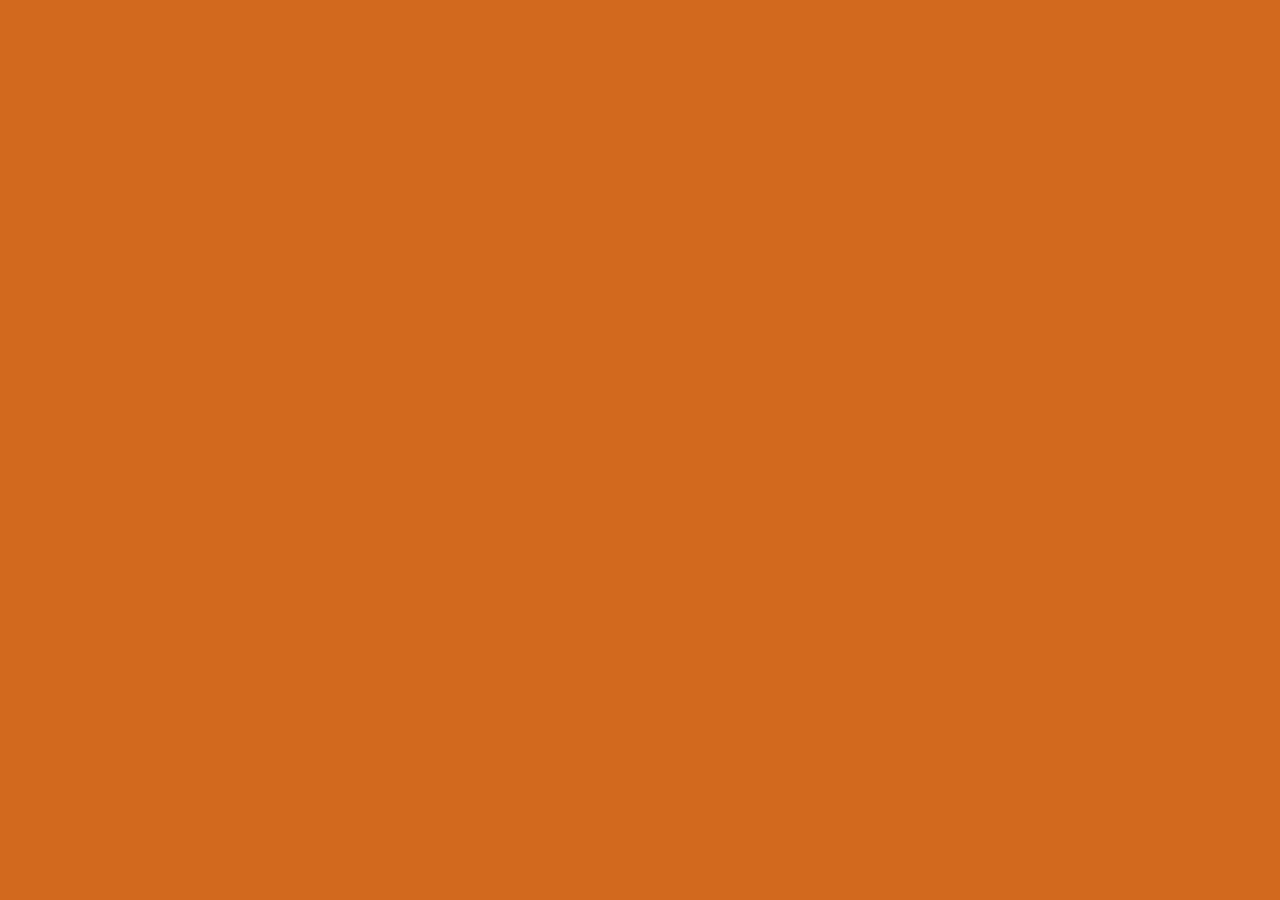
==== index.html @ 20d9ded2 "Initial commit Setting CSS, images, and basic html up." ====
<!DOCTYPE html>
<html>
<head>
    <meta charset="UTF-8">
    <meta name="viewport" content="width=device-width, initial-scale=1.0">
    <title>Ariana Grande</title>
    <link rel="icon" href="./img/ariana-icon-png.webp">
    <link rel="stylesheet" href="./css/style.css"
</head>
<body>
    
</body>
</html>
---- css/style.css ----
body {
    background-color: chocolate;
}
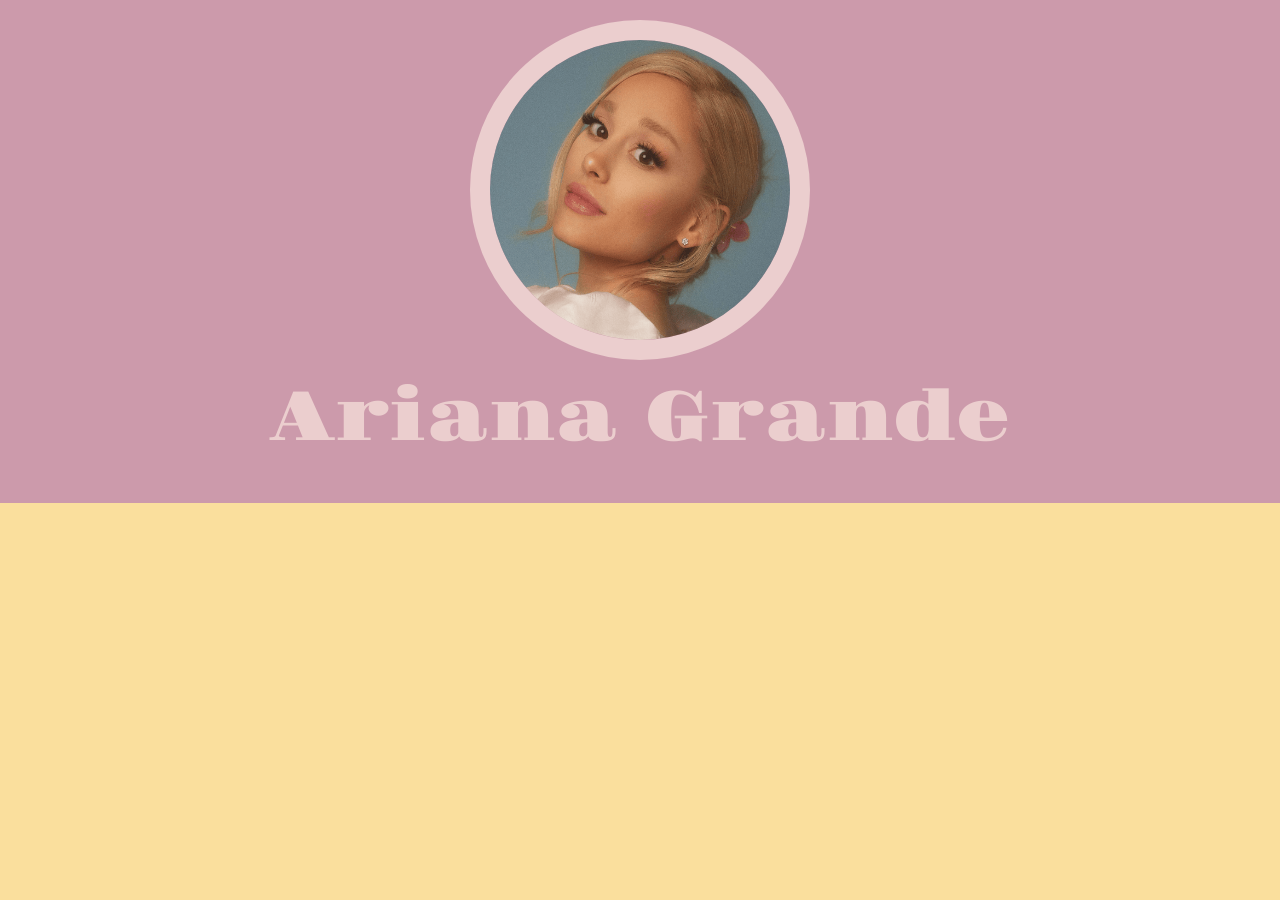
==== commit 659613de: "done the header" ====
--- a/index.html
+++ b/index.html
@@ -8,6 +8,27 @@
     <link rel="stylesheet" href="./css/style.css"
 </head>
 <body>
+
+<!-- Header -->
+ <header>
+    <img src="./img/ariana-grande-header.png" alt="Ariana's Profile Picture"
+    width: 300px;
+    height: 300px;
+    border: 20px solid ##FFFFFF;
+    border-radius: 50%;
+    >
+
+    <h1> Ariana Grande</h1>
+
+ </header>
+<!-- main -->
+ <main>
+
+ </main>
+<!-- footer -->
+ <footer>
+
+ </footer>
     
 </body>
 </html>
--- a/css/style.css
+++ b/css/style.css
@@ -1,3 +1,31 @@
+
+@import url('https://fonts.googleapis.com/css2?family=Gravitas+One&display=swap');
+
+
 body {
-    background-color: chocolate;
+    background-color: rgb(250, 223, 157);
+}
+
+html, body{
+    margin: 0;
+    padding: 0;
+}
+header {
+    text-align: center;
+    background-color: rgb(204, 154, 171);
+    padding: 20px;
+}
+header img{
+    width: 300px;
+    height: 300px;
+    border: 20px solid #ebcece;
+    border-radius: 50%;
+}
+header h1{
+   font-family: "Gravitas One", serif;
+  font-weight: 400;
+  font-style: normal;
+  font-size: 70px;
+  margin: 10px 0 20px 0;
+  color:  #ebcece;
 }
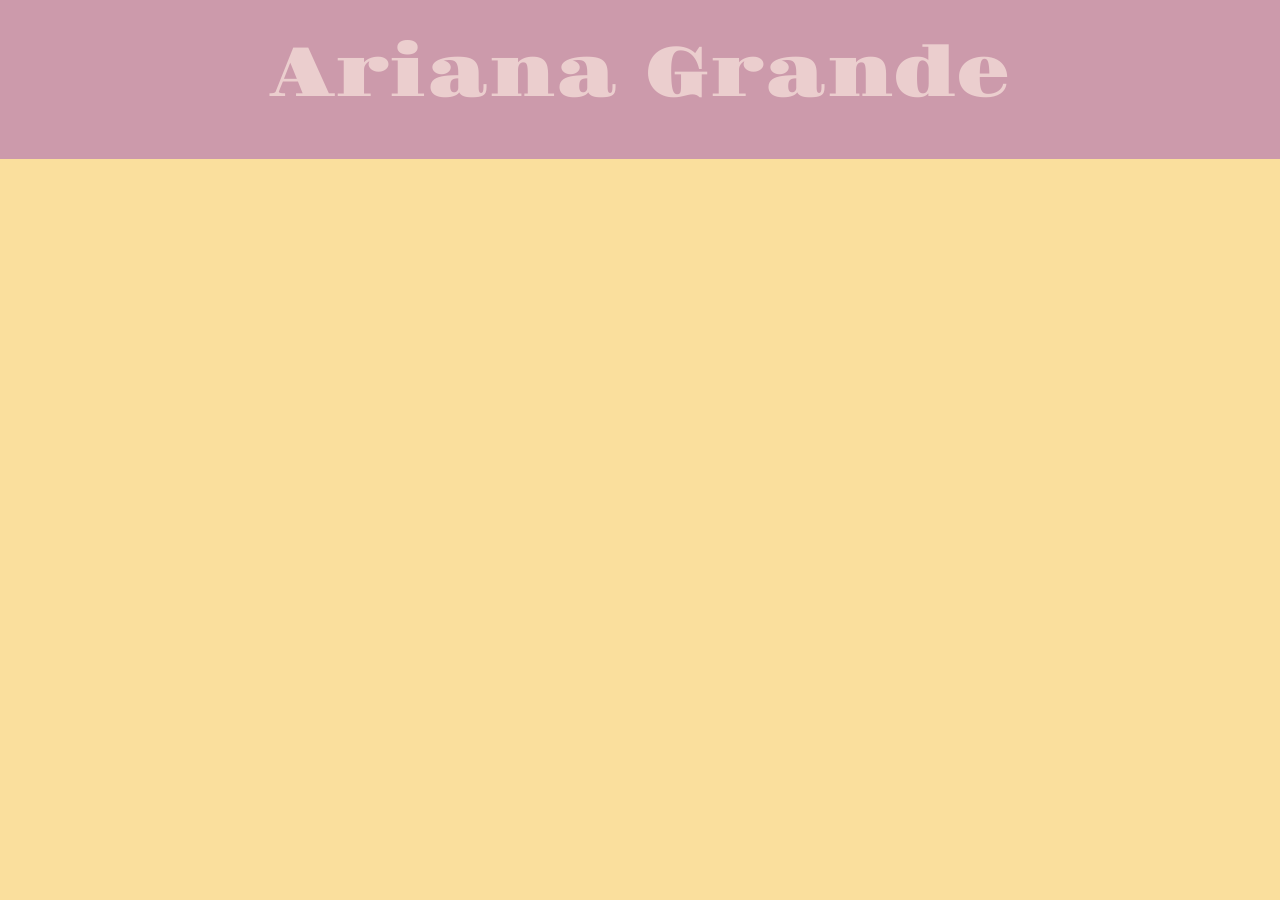
==== commit 765e74a9: "changed pfp from img to div in html" ====
--- a/index.html
+++ b/index.html
@@ -11,13 +11,7 @@
 
 <!-- Header -->
  <header>
-    <img src="./img/ariana-grande-header.png" alt="Ariana's Profile Picture"
-    width: 300px;
-    height: 300px;
-    border: 20px solid ##FFFFFF;
-    border-radius: 50%;
-    >
-
+    <div class="pfp"></div>
     <h1> Ariana Grande</h1>
 
  </header>
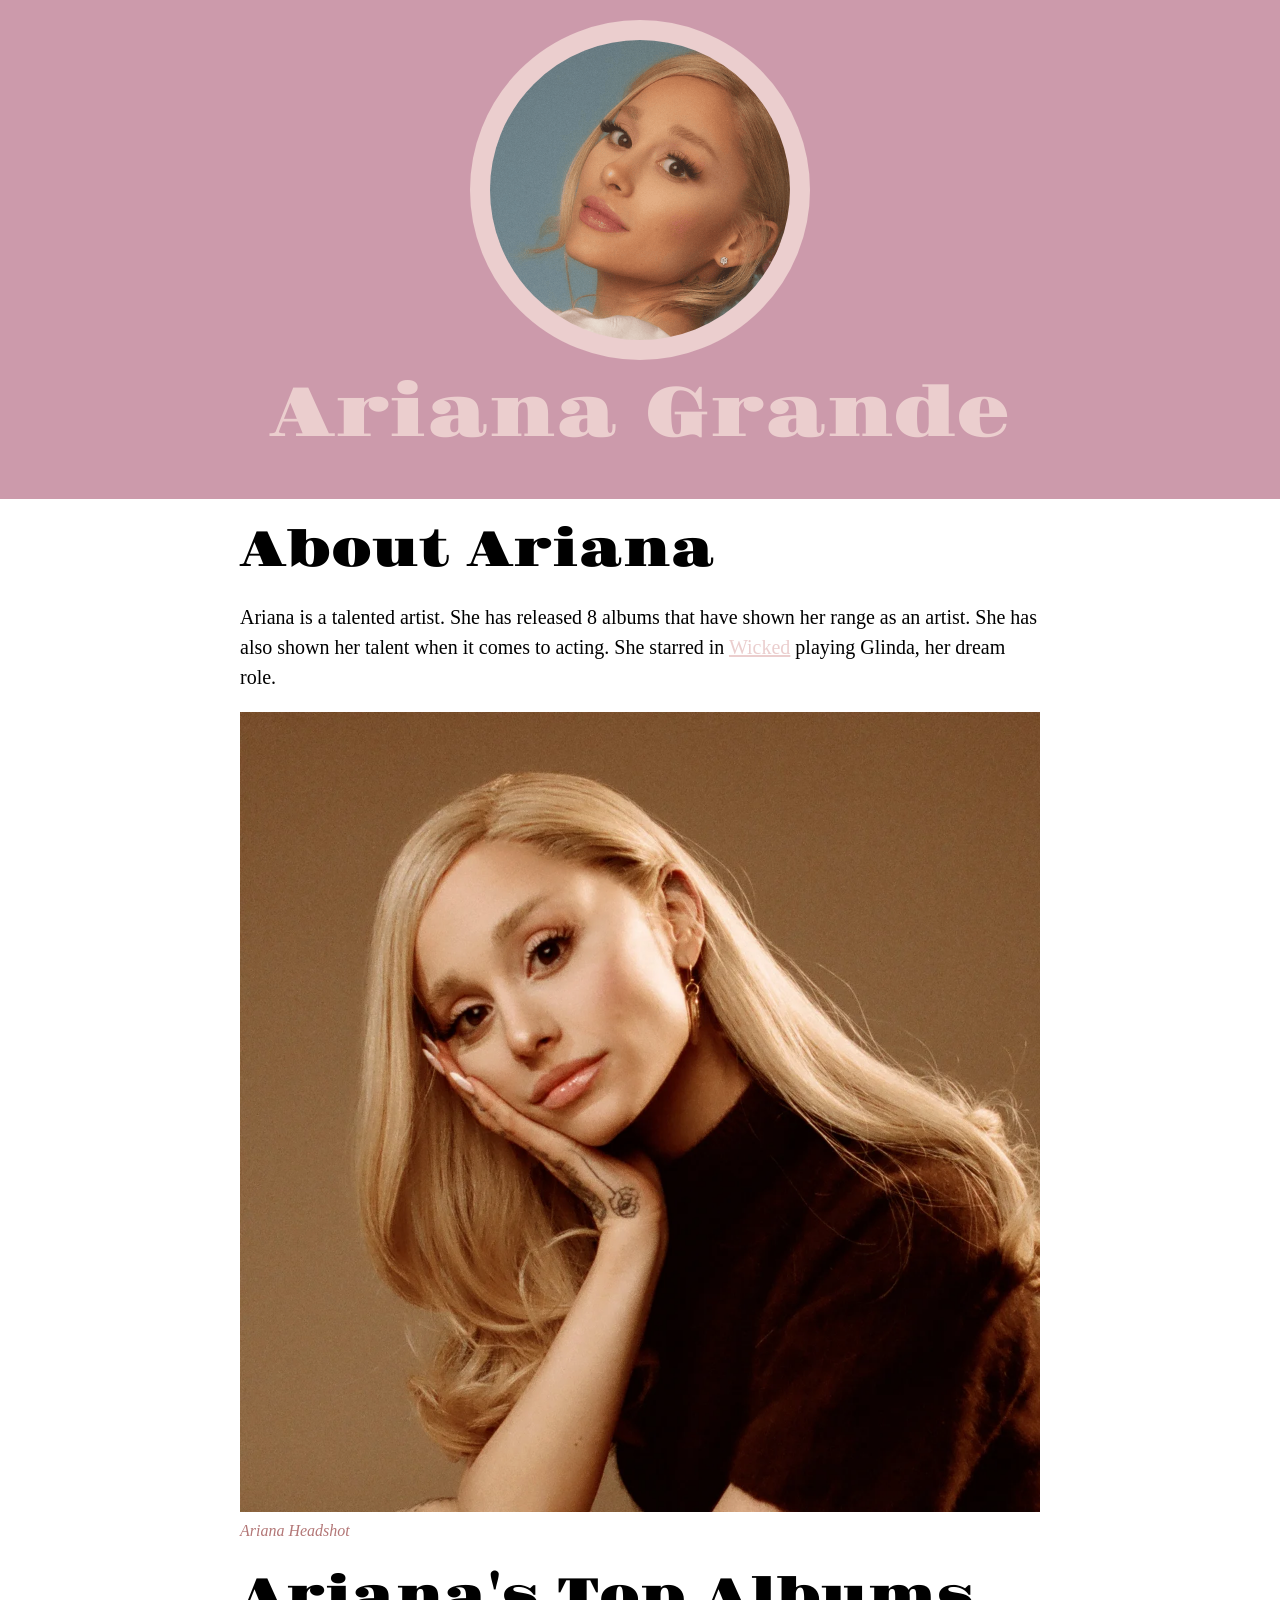
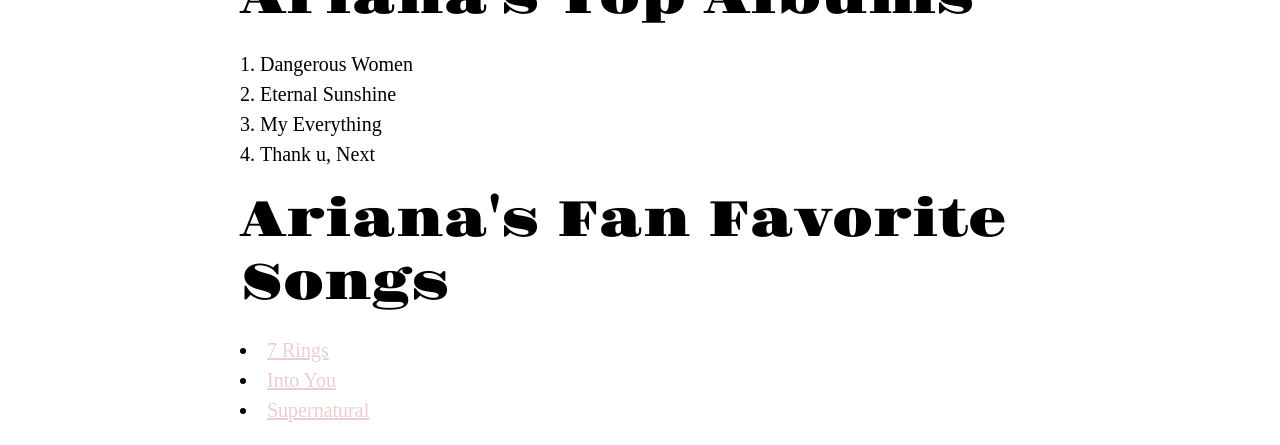
==== commit 50693200: "created the main section" ====
--- a/index.html
+++ b/index.html
@@ -17,6 +17,25 @@
  </header>
 <!-- main -->
  <main>
+    <h2>About Ariana</h2>
+    <p>Ariana is a talented artist. She has released 8 albums that have shown her range as an artist. She has also shown her talent when it comes to acting. She starred in <a href="https://en.wikipedia.org/wiki/Wicked_(2024_film)"target="_blank">Wicked</a> playing Glinda, her dream role.</p>
+    <img src="./img/arianagrandehead.png" alt="About Ariana">
+    <p class="caption">Ariana Headshot</p>
+    <h2>Ariana's Top Albums</h2>
+    <ol> 
+      <li>Dangerous Women</li>
+      <li>Eternal Sunshine</li>
+      <li>My Everything</li>
+      <li>Thank u, Next</li>
+    </ol>
+    <h2>Ariana's Fan Favorite Songs</h2>
+    <ul>
+      <li><a href="https://en.wikipedia.org/wiki/7_Rings" target="_blank"?v=1>7 Rings</a></li>
+      <li><a href="https://en.wikipedia.org/wiki/Into_You_(Ariana_Grande_song)" target="_blank">Into You</a></li>
+      <li><a href="https://en.wikipedia.org/wiki/Supernatural_(Ariana_Grande_song)" >Supernatural </a></li>
+    </ul>
+
+
 
  </main>
 <!-- footer -->
--- a/css/style.css
+++ b/css/style.css
@@ -3,9 +3,34 @@
 
 
 body {
-    background-color: rgb(250, 223, 157);
+    font-family:Cambria, Cochin, Georgia, Times, 'Times New Roman', serif;
+
+}
+p, ul, ol{
+    font-size: 20px;
+    line-height: 30px;
+}
+ul, ol{
+    padding: 0;
+    list-style-position: inside;
+}
+a, a:visited{
+    color: #ebcece;
+}
+a:hover{
+    color:rgb(187, 59, 89);
+}
+a:active{
+    color:#b37777
 }
 
+
+p.caption {
+    font-size: 16px;
+    color: #b37777;
+    font-style: oblique;
+    margin: 0;
+}
 html, body{
     margin: 0;
     padding: 0;
@@ -15,17 +40,36 @@
     background-color: rgb(204, 154, 171);
     padding: 20px;
 }
-header img{
+header .pfp{
     width: 300px;
     height: 300px;
     border: 20px solid #ebcece;
     border-radius: 50%;
+    background-image: url('./../img/ariana-grande-header.png');
+    background-repeat: no-repeat;
+    background-size: 120%;
+    margin: 0 auto;
+
 }
-header h1{
+h1{
    font-family: "Gravitas One", serif;
   font-weight: 400;
   font-style: normal;
   font-size: 70px;
   margin: 10px 0 20px 0;
   color:  #ebcece;
+}
+h2 {
+    font-family: "Gravitas One", serif;
+  font-weight: 400;
+  font-style: normal;
+  font-size: 50px;
+  margin: 20px 0;
+}
+main {
+    width: 800px;
+    margin: 0 auto;
+}
+main img{
+     max-width: 100%;
 }
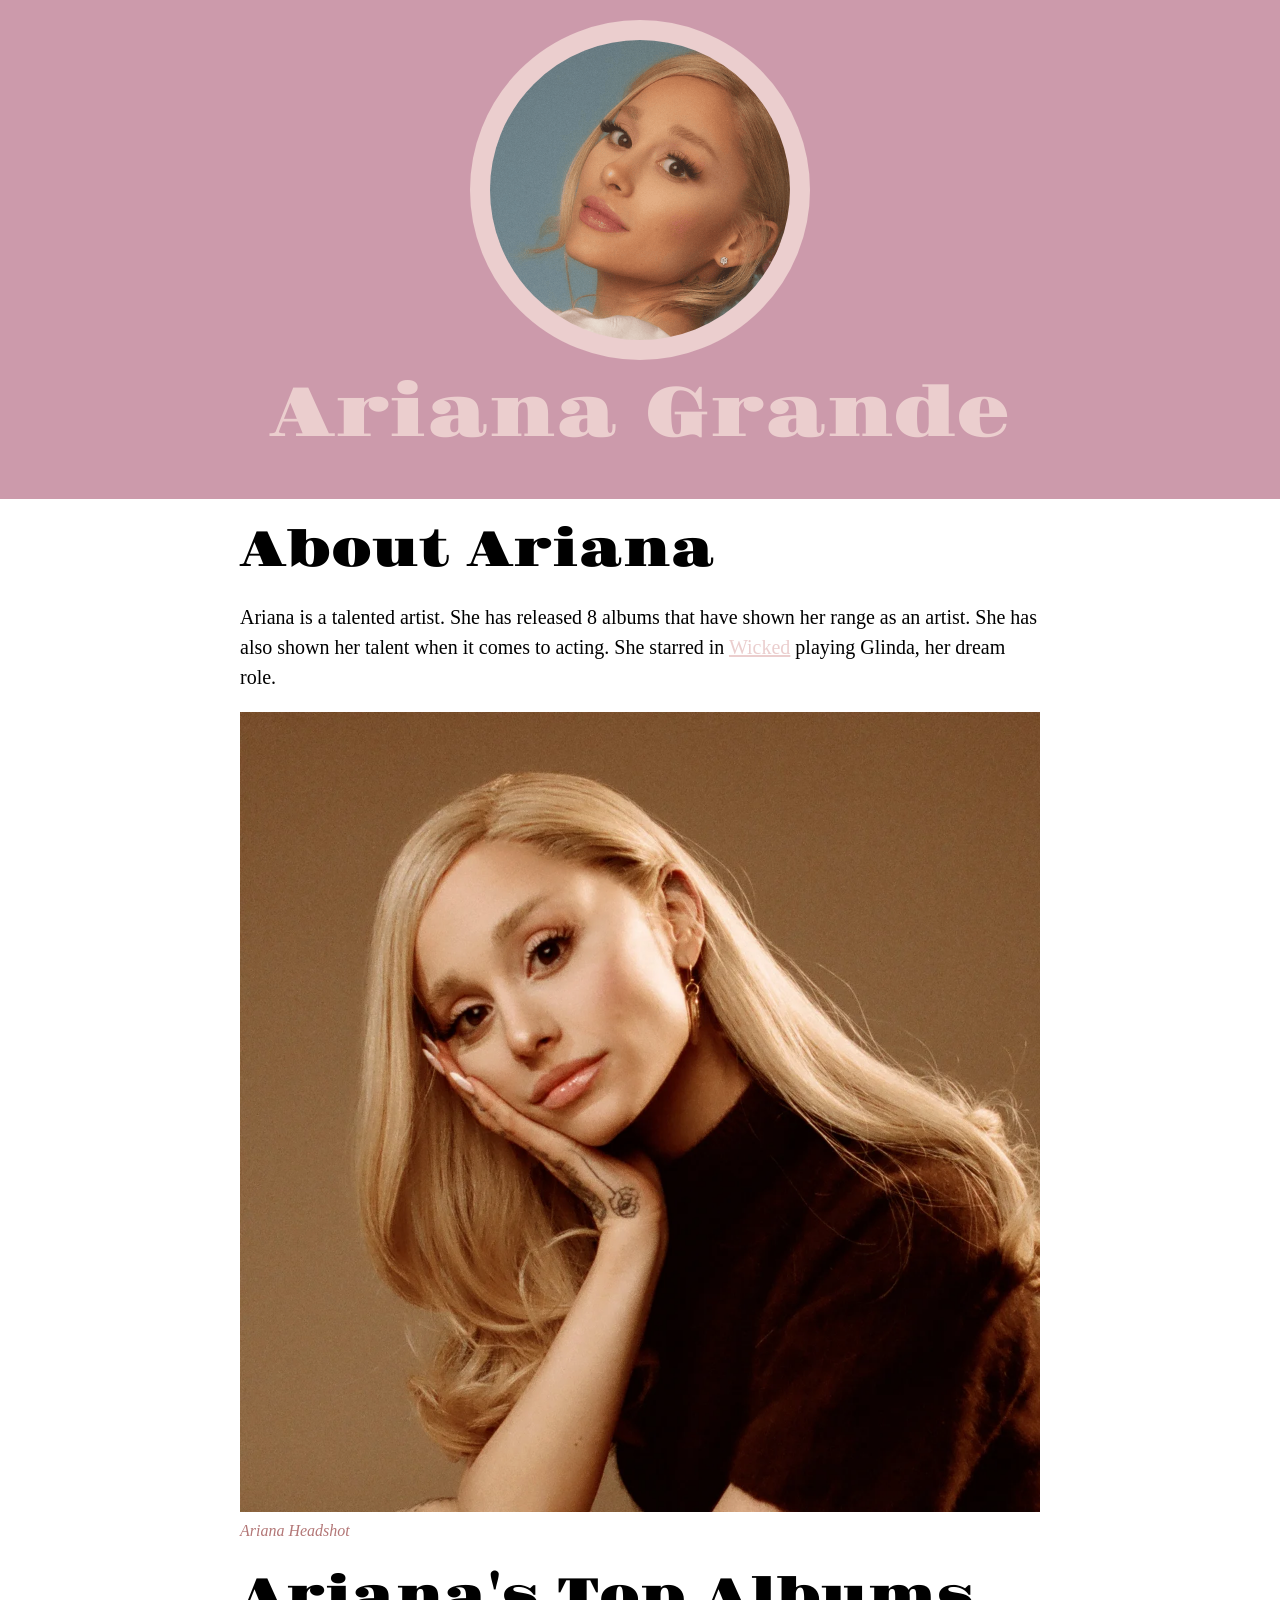
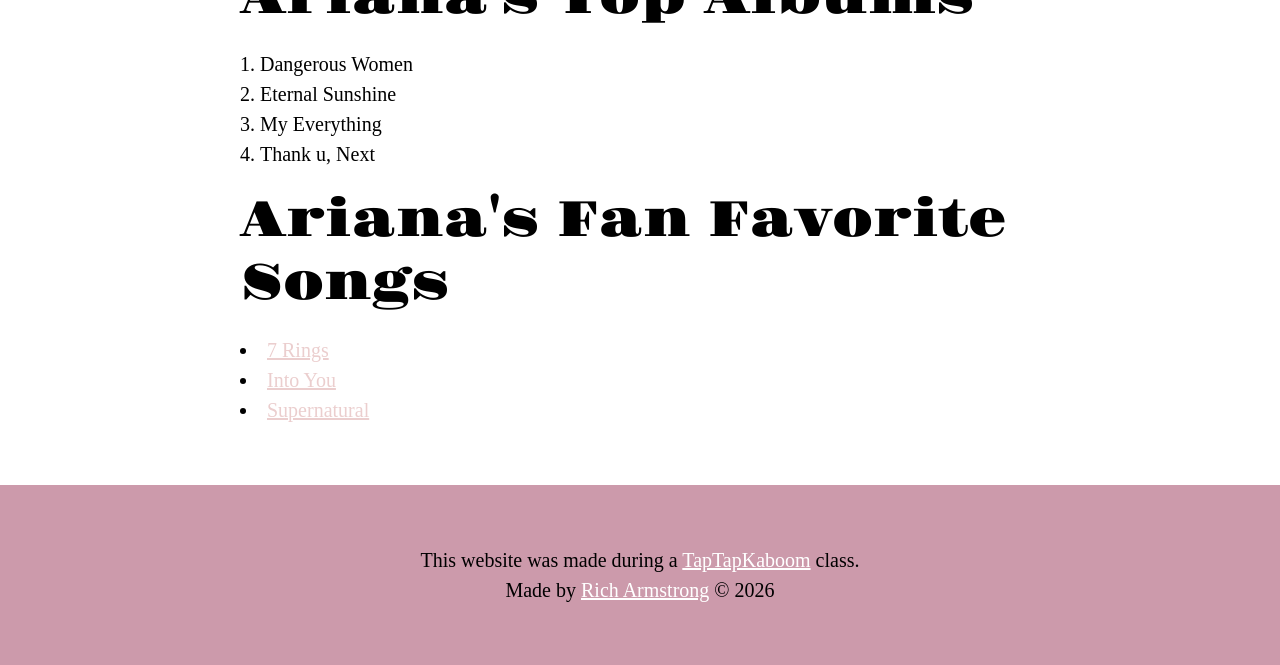
==== commit 3a7dff03: "added footer element" ====
--- a/index.html
+++ b/index.html
@@ -34,14 +34,13 @@
       <li><a href="https://en.wikipedia.org/wiki/Into_You_(Ariana_Grande_song)" target="_blank">Into You</a></li>
       <li><a href="https://en.wikipedia.org/wiki/Supernatural_(Ariana_Grande_song)" >Supernatural </a></li>
     </ul>
-
-
-
  </main>
 <!-- footer -->
  <footer>
-
- </footer>
+   <div class="content"> 
+   <p>This website was made during a <a href="https://www.TapTapKaboom.com">TapTapKaboom</a> class.<br>Made by <a href="https://www.richarmstrong.net" target="_blank">Rich Armstrong</a> © 2026</p>
+   </div>
+   </footer>
     
 </body>
-</html>+</html> 
--- a/css/style.css
+++ b/css/style.css
@@ -72,4 +72,23 @@
 }
 main img{
      max-width: 100%;
+}
+footer {
+   background-color: rgb(204, 154, 171);
+   padding: 40px;
+   text-align: center;
+   margin-top: 60px;
+}
+footer .content{
+    width: 800px;
+   margin: 0 auto;
+}
+footer a,
+footer a:visited{
+    color: white;
+
+}
+footer a.hover{
+    color: rgb(137, 68, 68);
+    
 }
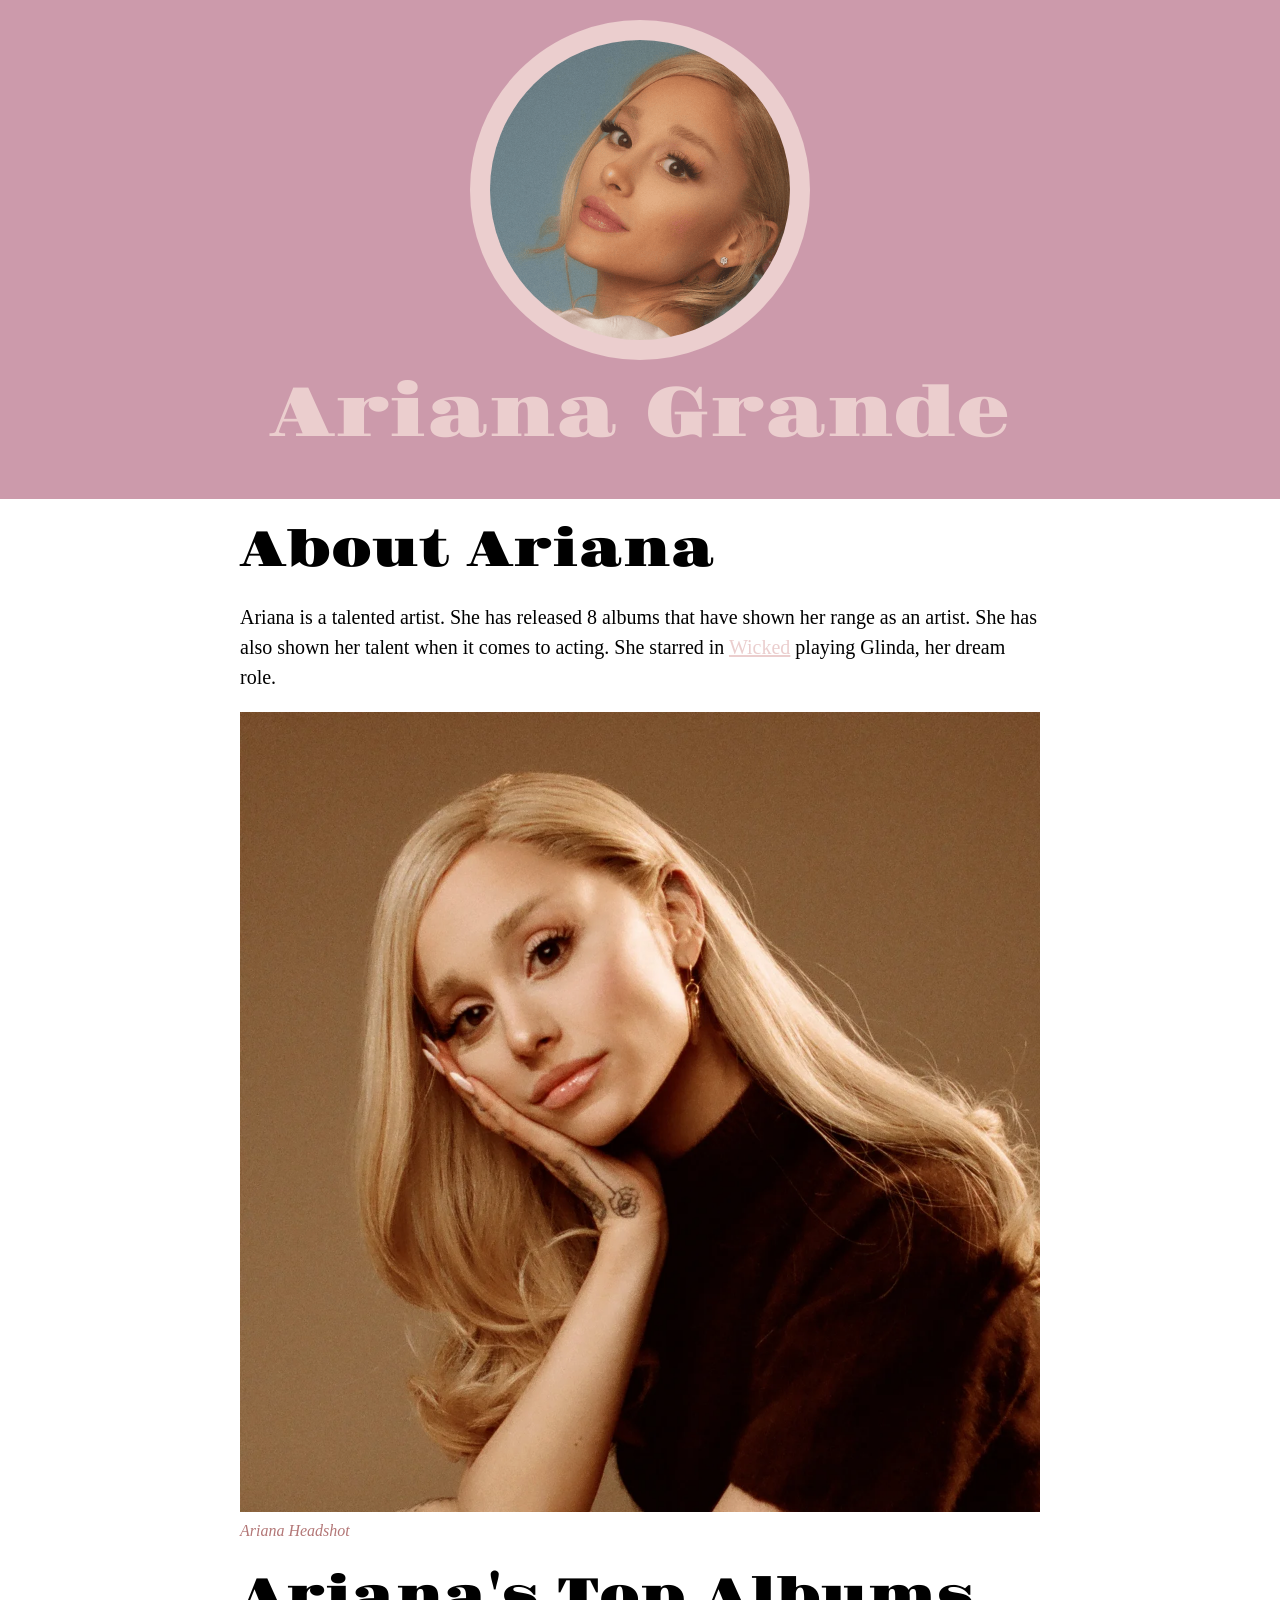
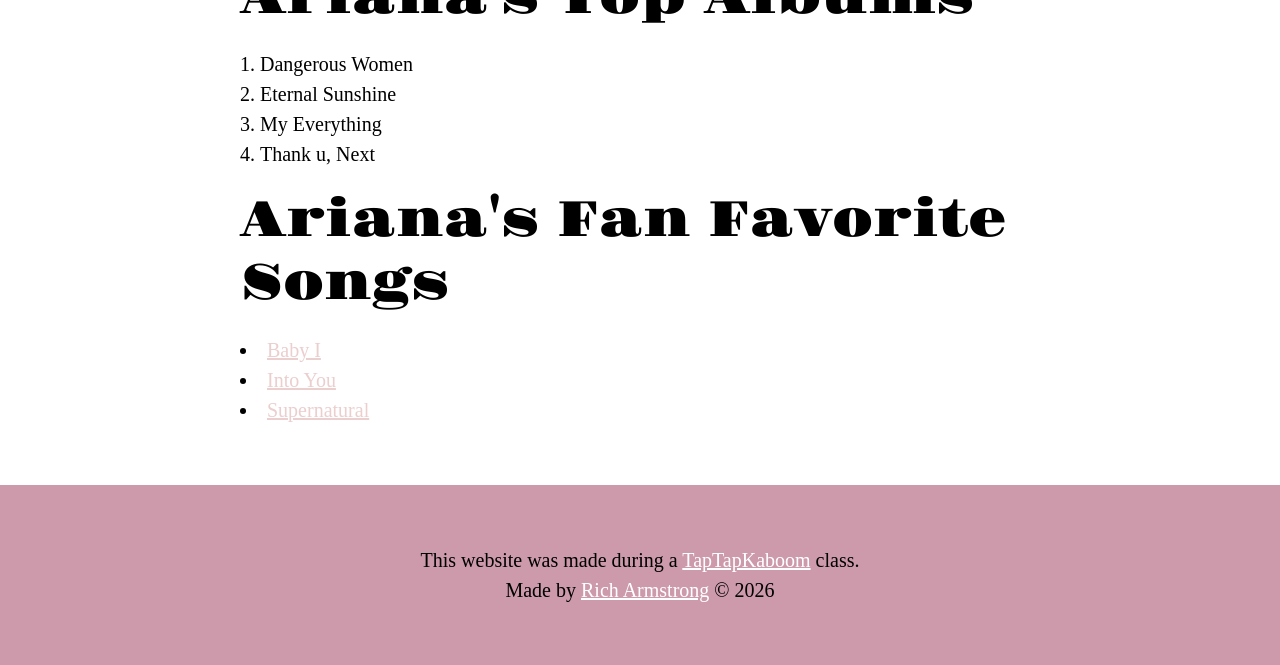
==== commit dd2499fe: "Add files via upload" ====
--- a/index.html
+++ b/index.html
@@ -2,7 +2,7 @@
 <html>
 <head>
     <meta charset="UTF-8">
-    <meta name="viewport" content="width=device-width, initial-scale=1.0">
+    <meta name="viewport" content="width=device-width, user-scalable=no, initial-scale=1.0">
     <title>Ariana Grande</title>
     <link rel="icon" href="./img/ariana-icon-png.webp">
     <link rel="stylesheet" href="./css/style.css"
@@ -30,7 +30,7 @@
     </ol>
     <h2>Ariana's Fan Favorite Songs</h2>
     <ul>
-      <li><a href="https://en.wikipedia.org/wiki/7_Rings" target="_blank"?v=1>7 Rings</a></li>
+      <li><a href="yourstruly.html" target="_blank"?v=1>Baby I</a></li>
       <li><a href="https://en.wikipedia.org/wiki/Into_You_(Ariana_Grande_song)" target="_blank">Into You</a></li>
       <li><a href="https://en.wikipedia.org/wiki/Supernatural_(Ariana_Grande_song)" >Supernatural </a></li>
     </ul>
